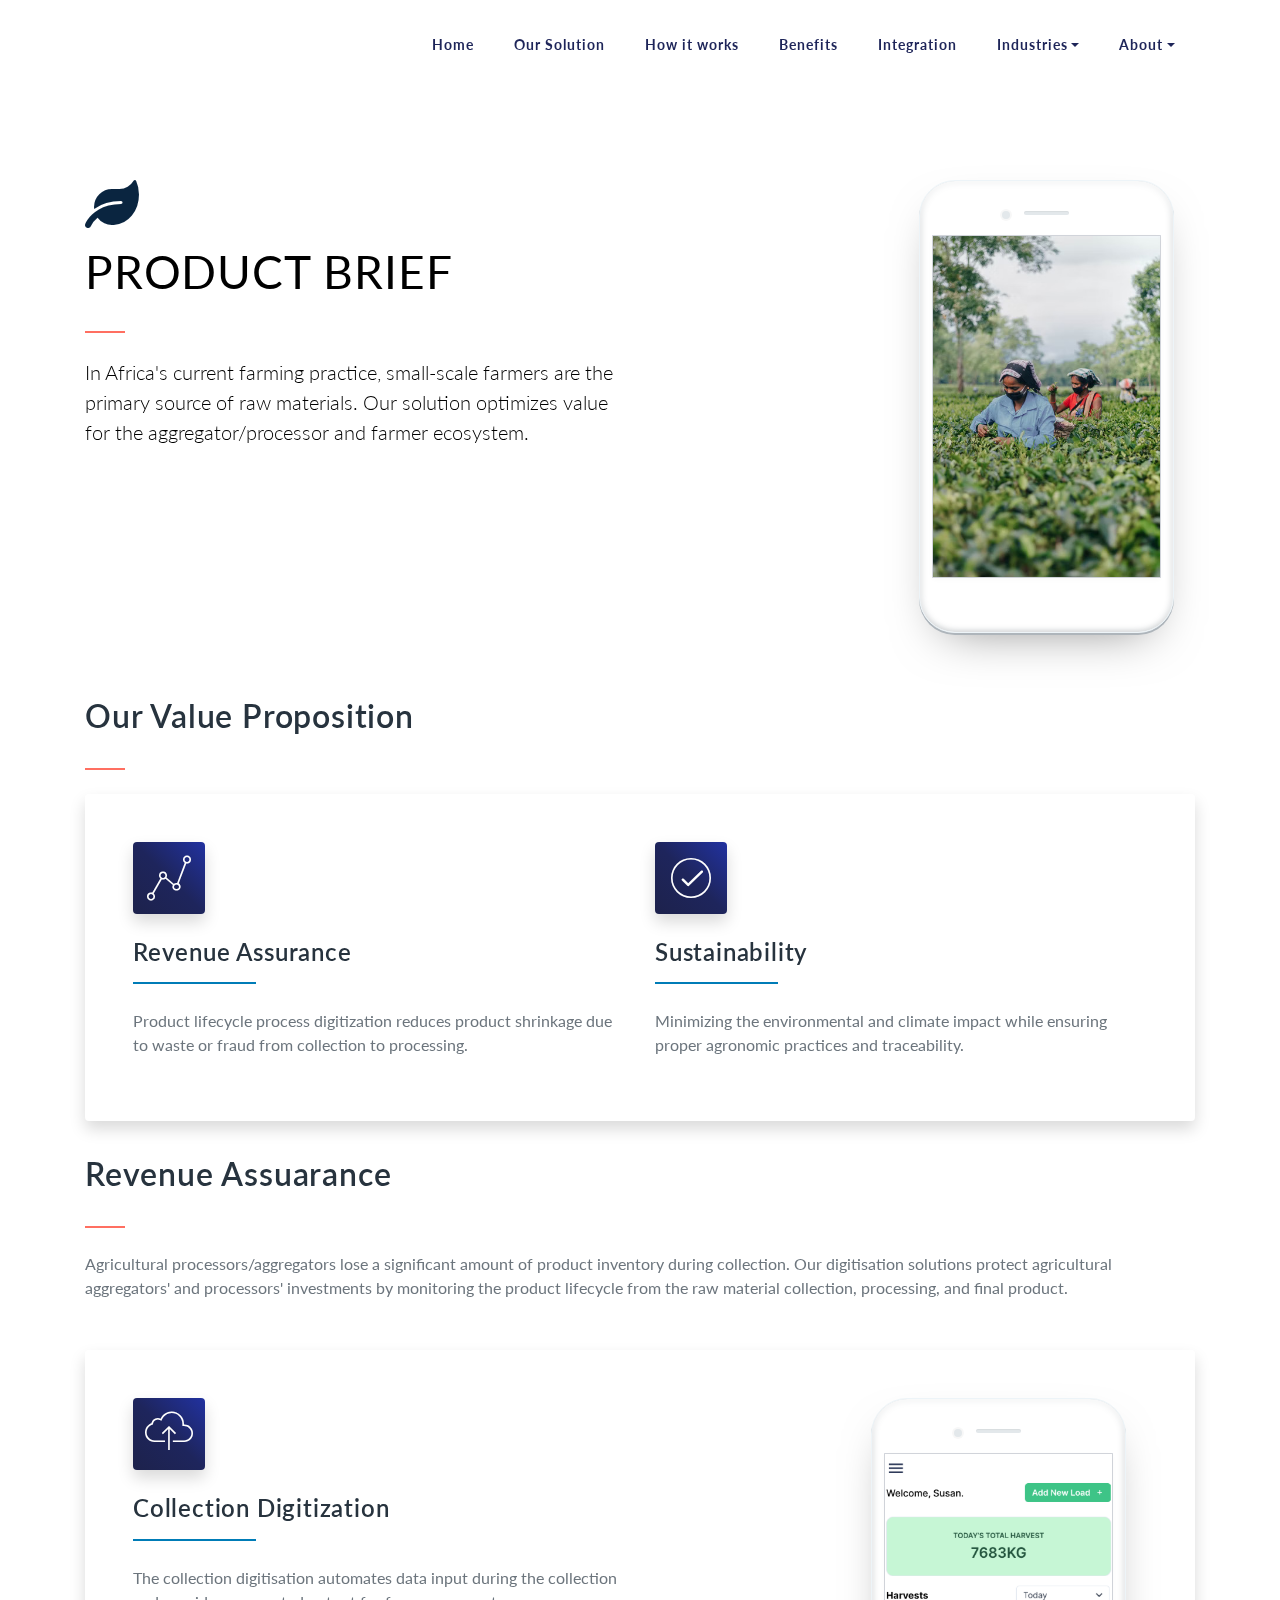
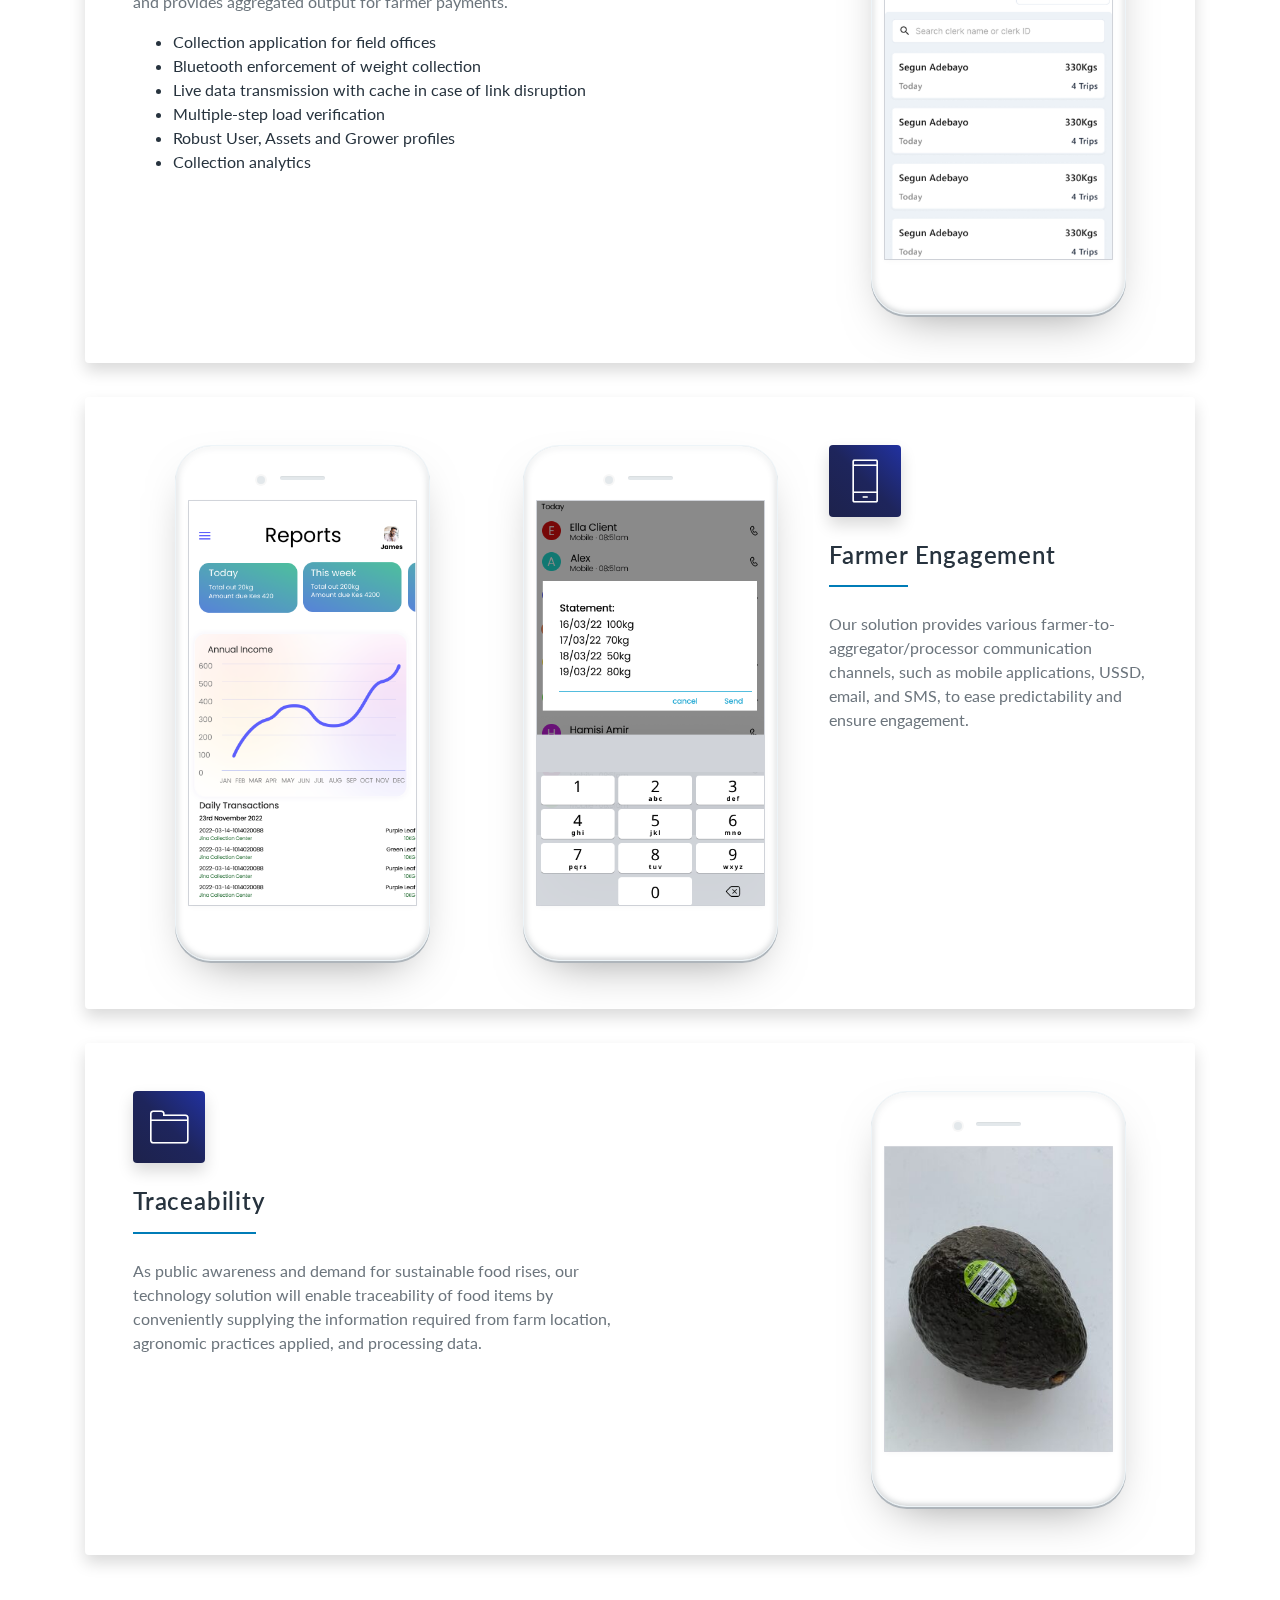
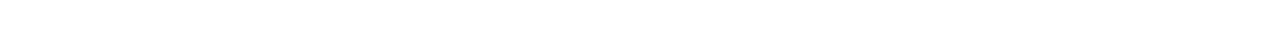
==== alter-1.html @ f06f39d4 "change" ====
<!doctype html>
<html lang="en">
    <head><meta charset="utf-8">
        <!--[if IE]><meta http-equiv="X-UA-Compatible" content="IE=edge" /><![endif]-->
        <title>Website</title><meta name="description" content=""><meta name="viewport" content="width=device-width,initial-scale=1"><!-- Place favicon.ico in the root directory <link rel="apple-touch-icon" href="apple-touch-icon.png"><link rel="icon" href="favicon.ico">--><link
            href="https://fonts.googleapis.com/css?family=Lato:100,300,400,600,700,900"
            rel="stylesheet"><link rel="stylesheet" href="css/laapp.min.css?id=87878">
        
        <style>
            .alter1-header:before{
                background: #fff !important;
            }
            .navigation.fixed-top .nav-link{
                color: #1E2559;
            }
        </style>
        </head>
    <body>
        <!--[if lt IE 8]> <p class="browserupgrade">You are using an
        <strong>outdated</strong> browser. Please <a
        href="http://browsehappy.com/">upgrade your browser</a> to improve your
        experience.</p> <![endif]-->
        <!-- Main Navigation -->
        <nav class="navbar navbar-expand-md main-nav navigation fixed-top sidebar-left">
            <div class="container">
                <button class="navbar-toggler" type="button">
                    <span class="icon-bar"></span>
                    <span class="icon-bar"></span>
                    <span class="icon-bar"></span></button>
                
                <div class="collapse navbar-collapse" id="main-navbar">
                    <div class="sidebar-brand">
                        <a href="index.html"><img src="img/logo.png" alt="Laapp Template" class="logo"></a>
                    </div>
                    <ul class="nav navbar-nav ml-auto">
                        <li class="nav-item">
                            <a class="nav-link" href="index.html#home">Home</a>
                        </li>
                        <li class="nav-item">
                            <a class="nav-link" href="index.html#about">Our Solution</a>
                        </li>
                        <li class="nav-item">
                            <a class="nav-link" href="index.html#works">How it works</a>
                        </li>
                        <li class="nav-item">
                            <a class="nav-link" href="index.html#benefits">Benefits</a>
                        </li>
                        <li class="nav-item">
                            <a class="nav-link" href="index.html#integration">Integration</a>
                        </li>
                        <li class="dropdown nav-item">
                           
                            <a class="nav-link dropdown-toggle" href="#features1" id="dropdownMenuButton" data-toggle="dropdown" aria-expanded="false">Industries</a>
                            <div class="dropdown-menu" aria-labelledby="dropdownMenuButton" id="features1">
                              <a class="dropdown-item" href="alter-1.html">Agriculture</a>
                              <a class="dropdown-item" href="alter-1.html">Gig Economy</a>
                             
                            </div>
                        </li>
                        <li class="dropdown nav-item">
                           
                            <a class="nav-link dropdown-toggle" href="#features2" id="dropdownMenuButton" data-toggle="dropdown" aria-expanded="false">About</a>
                            <div class="dropdown-menu" aria-labelledby="dropdownMenuButton" id="features2">
                              <a class="dropdown-item" href="alter-2.html">About Us</a>
                              <a class="dropdown-item" href="alter-2.html#contact">Contact us</a>
                            </div>
                        </li>
                    
                       
                        
                        
                    </ul>
                </div>
            </div>
        </nav>
        <main class="overflow-hidden position-relative">
            <!-- Alternative 1 Heading -->
            <header class="header alter1-header section text-contrast" id="home">
                <div class="shapes-container">
                    <div
                        class="shape shape-animated"
                        data-aos="fade-down-left"
                        data-aos-duration="1500"
                        data-aos-delay="100"></div>
                    <div
                        class="shape shape-animated"
                        data-aos="fade-down"
                        data-aos-duration="1000"
                        data-aos-delay="100"></div>
                    <div
                        class="shape shape-animated"
                        data-aos="fade-up-right"
                        data-aos-duration="1000"
                        data-aos-delay="200"></div>
                    <div
                        class="shape shape-animated"
                        data-aos="fade-up"
                        data-aos-duration="1000"
                        data-aos-delay="200"></div>
                    <div
                        class="shape shape-animated"
                        data-aos="fade-down-left"
                        data-aos-duration="1000"
                        data-aos-delay="100"></div>
                    <div
                        class="shape shape-animated"
                        data-aos="fade-down-left"
                        data-aos-duration="1000"
                        data-aos-delay="100"></div>
                    <div
                        class="shape shape-animated"
                        data-aos="zoom-in"
                        data-aos-duration="1000"
                        data-aos-delay="300"></div>
                    <div
                        class="shape shape-animated"
                        data-aos="fade-down-right"
                        data-aos-duration="500"
                        data-aos-delay="200"></div>
                    <div
                        class="shape shape-animated"
                        data-aos="fade-down-right"
                        data-aos-duration="500"
                        data-aos-delay="100"></div>
                    <div
                        class="shape shape-animated"
                        data-aos="zoom-out"
                        data-aos-duration="2000"
                        data-aos-delay="500"></div>
                    <div
                        class="shape shape-animated"
                        data-aos="fade-up-right"
                        data-aos-duration="500"
                        data-aos-delay="200"></div>
                    <div
                        class="shape shape-animated"
                        data-aos="fade-down-left"
                        data-aos-duration="500"
                        data-aos-delay="100"></div>
                    <div
                        class="shape shape-animated"
                        data-aos="fade-up"
                        data-aos-duration="500"
                        data-aos-delay="0"></div>
                    <div
                        class="shape shape-animated"
                        data-aos="fade-down"
                        data-aos-duration="500"
                        data-aos-delay="0"></div>
                    <div
                        class="shape shape-animated"
                        data-aos="fade-up-right"
                        data-aos-duration="500"
                        data-aos-delay="100"></div>
                    <div
                        class="shape shape-animated"
                        data-aos="fade-down-left"
                        data-aos-duration="500"
                        data-aos-delay="0"></div>
                </div>
                <div class="container">
                    <div class="row">
                        <div class="col-md-6">
                            <div class="section-heading" style="color: #000;">
                                <i class="fas fa-leaf fa-3x accent mb-3"></i>
                                <h2 class="heading-line">PRODUCT BRIEF</h2>
                            
                                <p class="lead">In Africa's current farming practice, 
                                    small-scale farmers are the primary source of raw materials. 
                                    Our solution optimizes value for the aggregator/processor and 
                                    farmer ecosystem.
                                </p>
                            </div>
                        </div>
                        <div class="col-md-6">
                            <div class="iphone front mx-auto">
                                <div class="screen shadow-box"><img src="img/tea-plantation.jpg" alt="..."></div>
                                <div class="notch"></div>
                            </div>
                        </div>
                    </div>
                </div>
            </header>
            <!-- Features -->
            <section class="section mt-6n" id="features">
                <div class="container pt-0">

                    <div>
                        
                        <h2 class="heading-line">Our Value Proposition</h2>  
                    </div>
                    <div class="bg-contrast shadow rounded p-5">
                        <div class="row gap-y">
                            <div class="col-md-6">
                                <div
                                    class="icon-box rounded gradient gradient-primary-light text-contrast shadow icon-xl">
                                    <i class="icon m-0 pe pe-7s-graph1 pe-3x"></i>
                                </div>
                               
                                <h4 class="semi-bold mt-4 text-capitalize">Revenue Assurance</h4><hr class="w-25 bw-2 border-alternate mt-3 mb-4">
                                <p class="regular text-muted">Product lifecycle process digitization reduces product shrinkage due to waste or fraud from collection to processing. </p>
                            </div>
                            <div class="col-md-6">
                                <div
                                    class="icon-box rounded gradient gradient-primary-light text-contrast shadow icon-xl">
                                    <i class="icon m-0 pe pe-7s-check pe-3x"></i>
                                </div>
                                <h4 class="semi-bold mt-4 text-capitalize">Sustainability</h4><hr class="w-25 bw-2 border-alternate mt-3 mb-4">
                                <p class="regular text-muted">Minimizing the environmental and climate impact while ensuring proper agronomic practices and traceability.</p>
                            </div>
                            
                        </div>
                    </div>
                </div>
            </section>

            <!-- Features -->
            <section class="section mt-6n" id="features">
                <div class="container pt-0">

                    <div>
                        
                        <h2 class="heading-line" style="padding-top: 40px;">Revenue Assuarance</h2>
                        <p class="regular text-muted">Agricultural processors/aggregators lose a significant 
                            amount of product inventory during collection. Our digitisation solutions protect 
                            agricultural aggregators' and processors' investments by monitoring the product 
                            lifecycle from the raw material collection, processing, and final product. </p>  
                    </div>
                    
                </div>
            </section>

            <section class="section mt-6n" id="features" style="padding-top: 40px;">
                <div class="container pt-0">
                    <div class="bg-contrast shadow rounded p-5">
                        <div class="row gap-y">
                            <div class="col-md-6">
                                <div
                                    class="icon-box rounded gradient gradient-primary-light text-contrast shadow icon-xl">
                                    <i class="icon m-0 pe pe-7s-cloud-upload pe-3x"></i>
                                </div>
                               
                                <h4 class="semi-bold mt-4 text-capitalize">Collection Digitization</h4><hr class="w-25 bw-2 border-alternate mt-3 mb-4">
                                <p class="regular text-muted">The collection digitisation automates data input during the collection 
                                    and provides aggregated output for farmer payments. </p>
                                    <ul>
                                        <li>Collection application for field offices</li>
                                        <li>Bluetooth enforcement of weight collection </li>
                                        <li>Live data transmission with cache in case of link disruption</li>
                                        <li>Multiple-step load verification </li>
                                        <li>Robust User, Assets and Grower profiles </li>
                                        <li>Collection analytics </li>
                                    </ul>
                            </div>
                            <div class="col-md-6">
                                <div class="iphone front mx-auto">
                                    <div class="screen shadow-box"><img src="img/collection.png" alt="..."></div>
                                    <div class="notch"></div>
                                </div>
                            </div>
                            </div>
                    </div>
                </div>
            </section>

            

            <section class="section mt-6n" id="features" style="padding-top: 40px;">
                <div class="container pt-0">
                    <div class="bg-contrast shadow rounded p-5">
                        <div class="row gap-y">

                            <div class="col-md-4">
                                <div class="iphone front mx-auto">
                                    <div class="screen shadow-box"><img src="img/engagement 1.png" alt="..."></div>
                                    <div class="notch"></div>
                                </div>
                            </div>
                            <div class="col-md-4">
                                <div class="iphone front mx-auto">
                                    <div class="screen shadow-box"><img src="img/engagement 2.png" alt="..."></div>
                                    <div class="notch"></div>
                                </div>
                            </div>
                            <div class="col-md-4">
                                <div
                                    class="icon-box rounded gradient gradient-primary-light text-contrast shadow icon-xl">
                                    <i class="icon m-0 pe pe-7s-phone pe-3x"></i>
                                </div>
                               
                                <h4 class="semi-bold mt-4 text-capitalize">Farmer Engagement</h4><hr class="w-25 bw-2 border-alternate mt-3 mb-4">
                                <p class="regular text-muted">Our solution provides various farmer-to-aggregator/processor 
                                    communication channels, such as mobile applications, USSD, email, and SMS, to ease 
                                    predictability and ensure engagement. </p>
                                   
                            </div>
                            
                            </div>
                    </div>
                </div>
            </section>

            <section class="section mt-6n" id="features" style="padding-top: 40px;">
                <div class="container pt-0">
                    <div class="bg-contrast shadow rounded p-5">
                        <div class="row gap-y">
                            <div class="col-md-6">
                                <div
                                    class="icon-box rounded gradient gradient-primary-light text-contrast shadow icon-xl">
                                    <i class="icon m-0 pe pe-7s-folder pe-3x"></i>
                                </div>
                               
                                <h4 class="semi-bold mt-4 text-capitalize">Traceability</h4><hr class="w-25 bw-2 border-alternate mt-3 mb-4">
                                <p class="regular text-muted">As public awareness and demand for
                                    sustainable food rises, our technology
                                    solution will enable traceability of food
                                    items by conveniently supplying the
                                    information required from farm location, agronomic practices applied, and processing data. </p>
                                   
                            </div>
                            <div class="col-md-6">
                                <div class="iphone front mx-auto">
                                    <div class="screen shadow-box"><img src="img/avocado 2.jpg" alt="..."></div>
                                    <div class="notch"></div>
                                </div>
                            </div>
                            
                            </div>
                    </div>
                </div>
            </section>

        </main>
           
            <script src="js/laapp.min.js?id=ioi"></script>
            <!-- Global site tag (gtag.js) - Google Analytics -->
            <script
                async="async"
                src="https://www.googletagmanager.com/gtag/js?id=UA-76592740-15"></script>
            <script>
                window.dataLayer = window.dataLayer || [];
                function gtag() {
                    dataLayer.push(arguments);
                }
                gtag('js', new Date());
    
                gtag('config', 'UA-76592740-15');
            </script>
    </body>
</html>
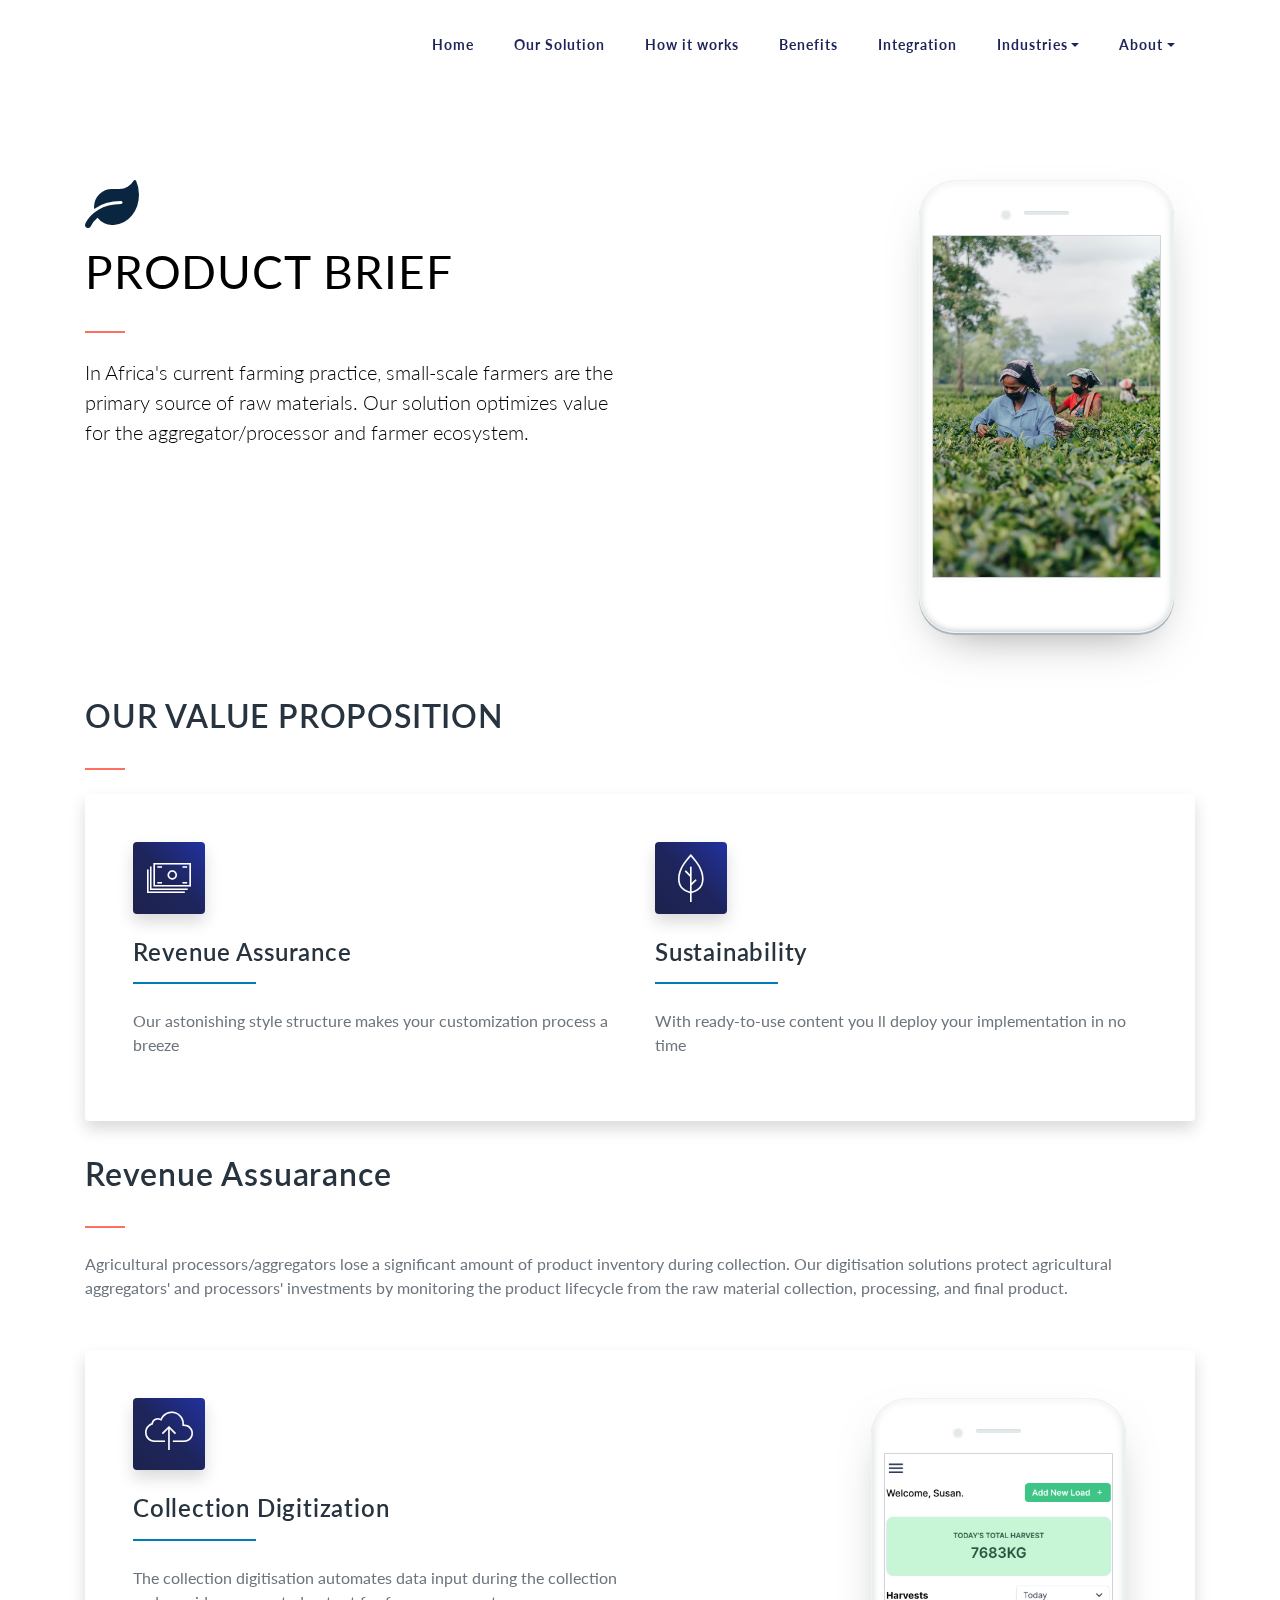
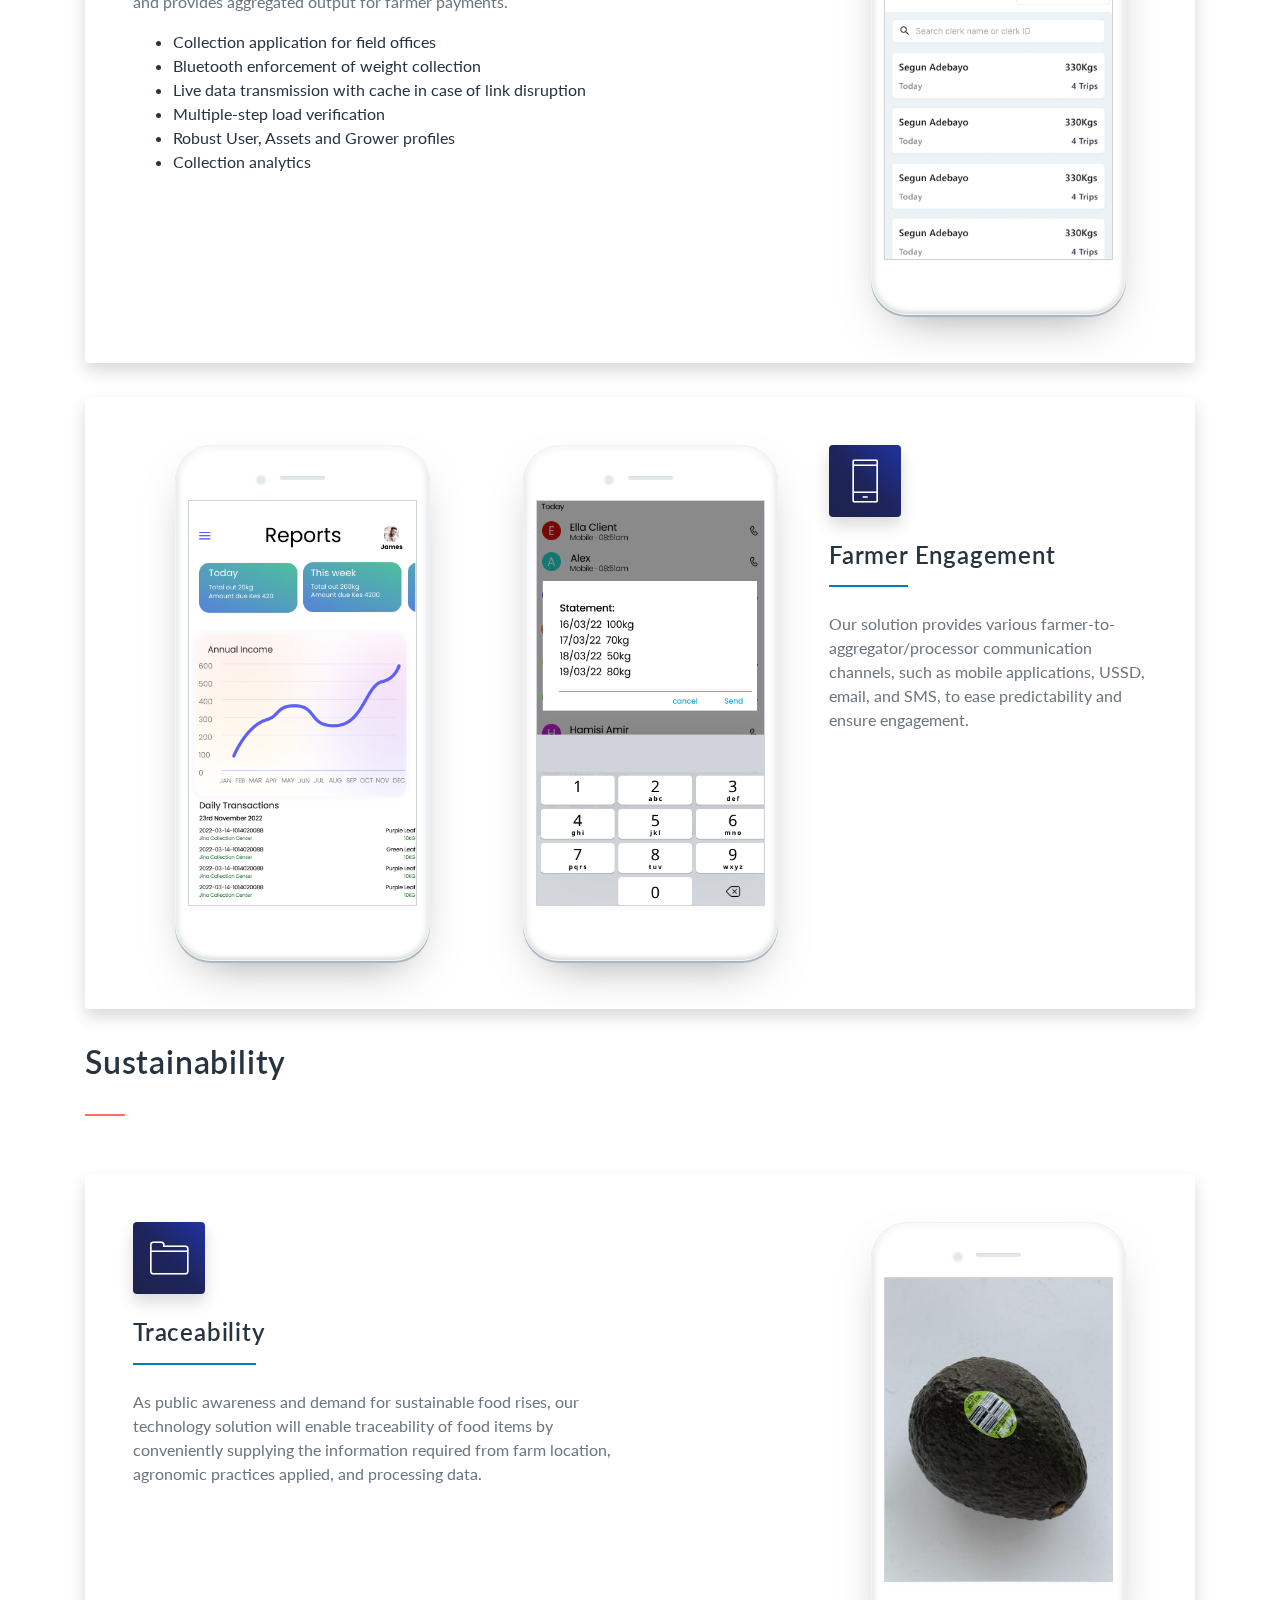
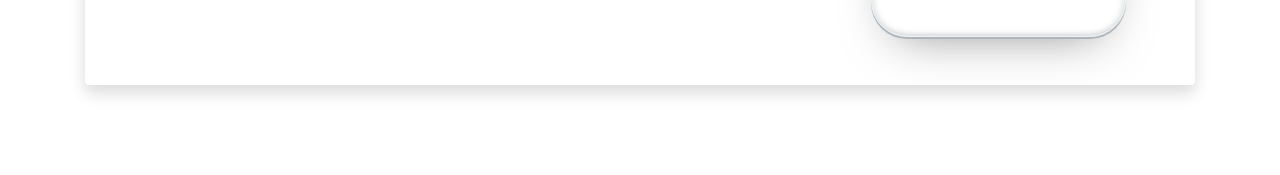
==== commit e5bfa0fb: "changes" ====
--- a/alter-1.html
+++ b/alter-1.html
@@ -50,17 +50,17 @@
                         </li>
                         <li class="dropdown nav-item">
                            
-                            <a class="nav-link dropdown-toggle" href="#features1" id="dropdownMenuButton" data-toggle="dropdown" aria-expanded="false">Industries</a>
-                            <div class="dropdown-menu" aria-labelledby="dropdownMenuButton" id="features1">
-                              <a class="dropdown-item" href="alter-1.html">Agriculture</a>
-                              <a class="dropdown-item" href="alter-1.html">Gig Economy</a>
+                            <a class="nav-link dropdown-toggle" href="#industries" id="dropdownMenuButton" data-toggle="dropdown" aria-expanded="false">Industries</a>
+                            <div class="dropdown-menu" aria-labelledby="dropdownMenuButton" id="industries">
+                              <a class="dropdown-item" href="alter-1.html">Agriculture Sector</a>
+                              <a class="dropdown-item" href="#">Gig Economy</a>
                              
                             </div>
                         </li>
                         <li class="dropdown nav-item">
                            
-                            <a class="nav-link dropdown-toggle" href="#features2" id="dropdownMenuButton" data-toggle="dropdown" aria-expanded="false">About</a>
-                            <div class="dropdown-menu" aria-labelledby="dropdownMenuButton" id="features2">
+                            <a class="nav-link dropdown-toggle" href="#about" id="dropdownMenuButton" data-toggle="dropdown" aria-expanded="false">About</a>
+                            <div class="dropdown-menu" aria-labelledby="dropdownMenuButton" id="about">
                               <a class="dropdown-item" href="alter-2.html">About Us</a>
                               <a class="dropdown-item" href="alter-2.html#contact">Contact us</a>
                             </div>
@@ -187,26 +187,26 @@
 
                     <div>
                         
-                        <h2 class="heading-line">Our Value Proposition</h2>  
+                        <h2 class="heading-line">OUR VALUE PROPOSITION</h2>  
                     </div>
                     <div class="bg-contrast shadow rounded p-5">
                         <div class="row gap-y">
                             <div class="col-md-6">
                                 <div
                                     class="icon-box rounded gradient gradient-primary-light text-contrast shadow icon-xl">
-                                    <i class="icon m-0 pe pe-7s-graph1 pe-3x"></i>
+                                    <i class="icon m-0 pe pe-7s-cash pe-3x"></i>
                                 </div>
                                
                                 <h4 class="semi-bold mt-4 text-capitalize">Revenue Assurance</h4><hr class="w-25 bw-2 border-alternate mt-3 mb-4">
-                                <p class="regular text-muted">Product lifecycle process digitization reduces product shrinkage due to waste or fraud from collection to processing. </p>
-                            </div>
-                            <div class="col-md-6">
-                                <div
-                                    class="icon-box rounded gradient gradient-primary-light text-contrast shadow icon-xl">
-                                    <i class="icon m-0 pe pe-7s-check pe-3x"></i>
+                                <p class="regular text-muted">Our astonishing style structure makes your customization process a breeze</p>
+                            </div>
+                            <div class="col-md-6">
+                                <div
+                                    class="icon-box rounded gradient gradient-primary-light text-contrast shadow icon-xl">
+                                    <i class="icon m-0 pe pe-7s-leaf pe-3x"></i>
                                 </div>
                                 <h4 class="semi-bold mt-4 text-capitalize">Sustainability</h4><hr class="w-25 bw-2 border-alternate mt-3 mb-4">
-                                <p class="regular text-muted">Minimizing the environmental and climate impact while ensuring proper agronomic practices and traceability.</p>
+                                <p class="regular text-muted">With ready-to-use content you ll deploy your implementation in no time</p>
                             </div>
                             
                         </div>
@@ -299,7 +299,18 @@
                     </div>
                 </div>
             </section>
-
+            <!-- Features -->
+            <section class="section mt-6n" id="features">
+                <div class="container pt-0">
+
+                    <div>
+                        
+                        <h2 class="heading-line" style="padding-top: 40px;">Sustainability</h2>
+                         
+                    </div>
+                    
+                </div>
+            </section>
             <section class="section mt-6n" id="features" style="padding-top: 40px;">
                 <div class="container pt-0">
                     <div class="bg-contrast shadow rounded p-5">
